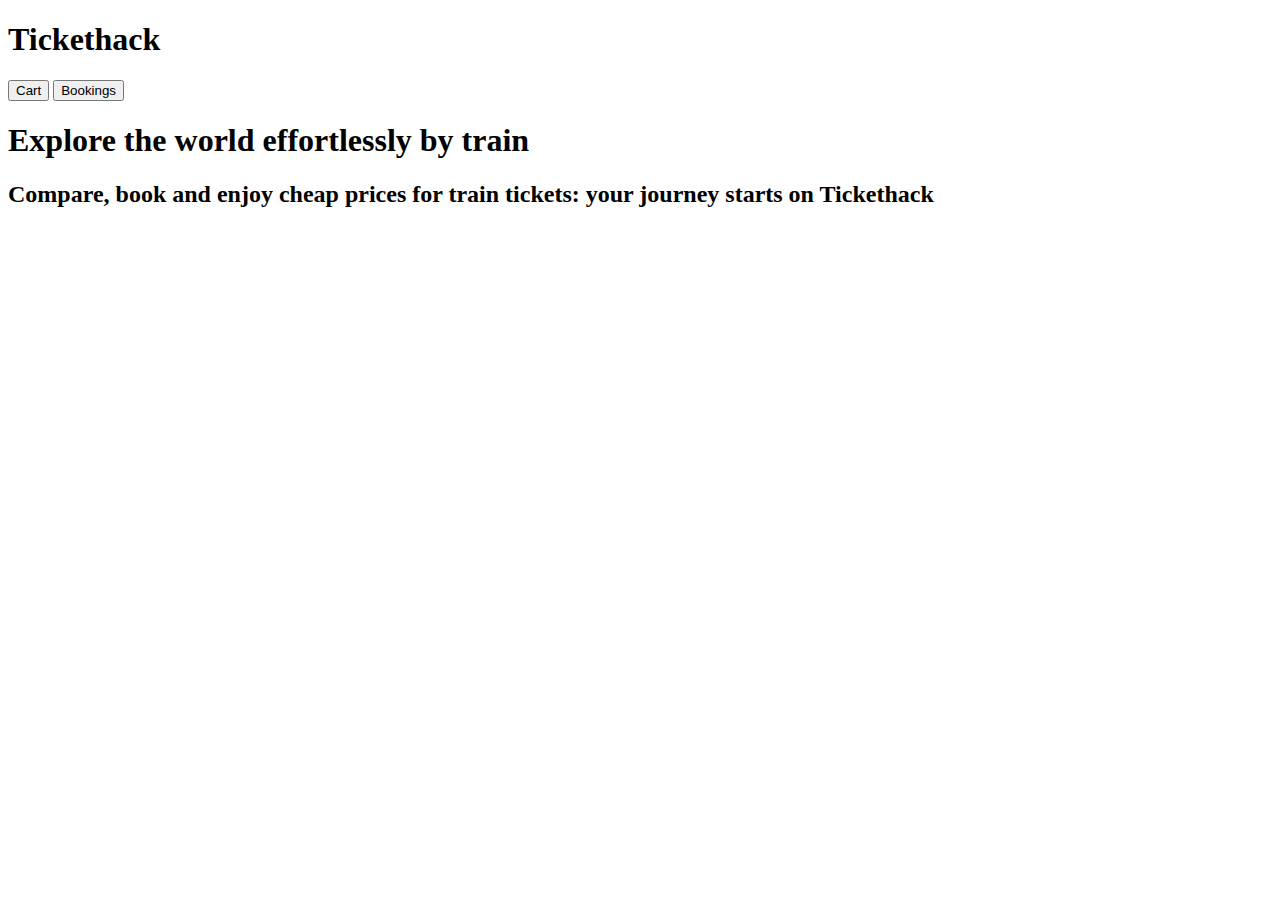
==== index.html @ cdd0c68f "copy paste index html" ====
<!DOCTYPE html>
<html lang="en">
  <head>
    <meta charset="UTF-8" />
    <meta name="viewport" content="width=device-width, initial-scale=1.0" />
    <title>Document</title>
  </head>
  <body>
    <header>
      <div class="header" id="logo">
        <h1 class="logo">Tickethack</h1>
      </div>
      <div>
        <input type="button" value="Cart" />
        <input type="button" value="Bookings" />
      </div>
    </header>
    <div class="main-body">
      <div id="titles">
        <h1>Explore the world effortlessly by train</h1>
        <h2>
          Compare, book and enjoy cheap prices for train tickets: your journey
          starts on Tickethack
        </h2>
      </div>
      <div id="search-travel"></div>
      <div id="booked-travel">
        <img src="" alt="" />
      </div>
    </div>
  </body>
</html>
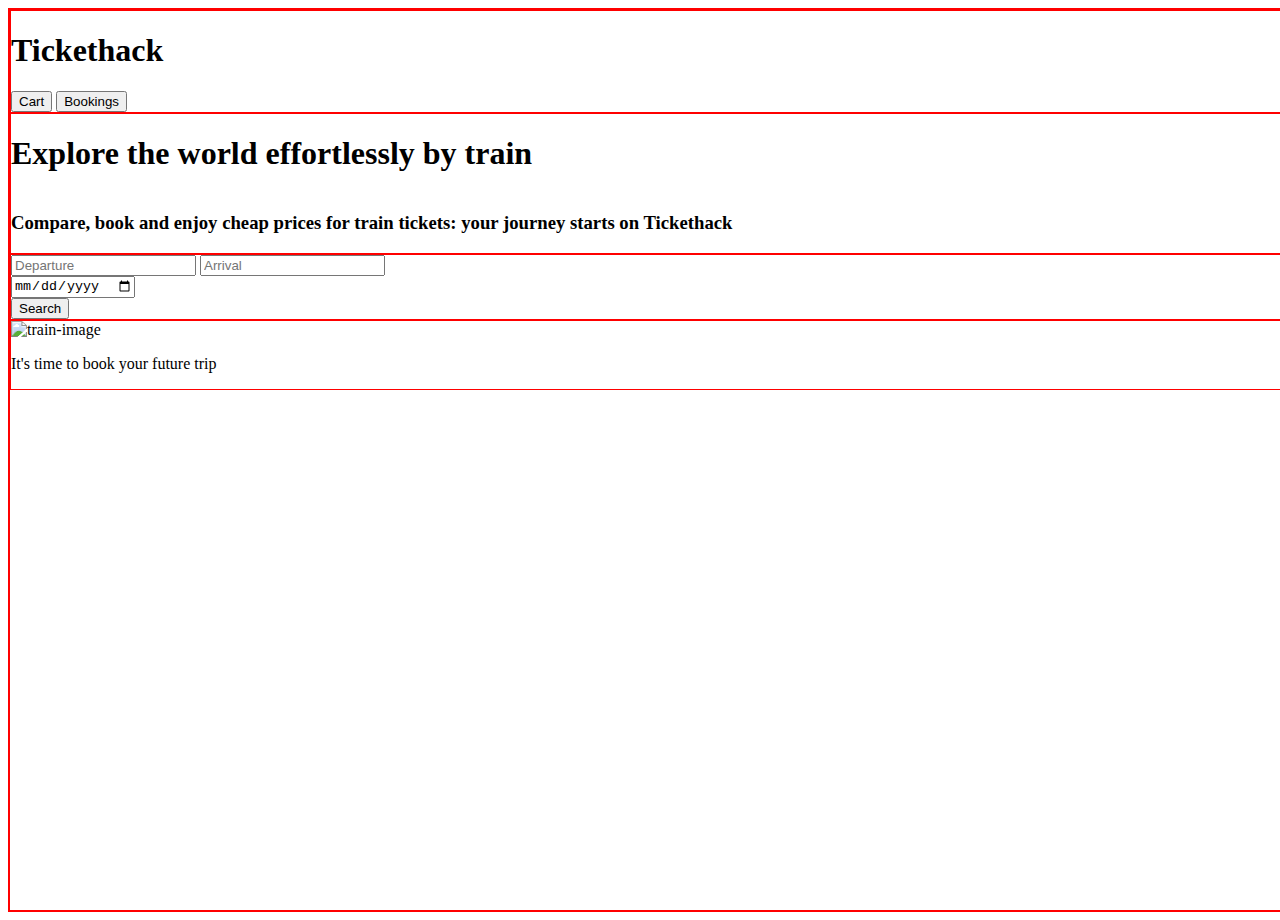
==== commit 28434558: "avancement frontend 1" ====
--- a/index.html
+++ b/index.html
@@ -4,6 +4,7 @@
     <meta charset="UTF-8" />
     <meta name="viewport" content="width=device-width, initial-scale=1.0" />
     <title>Document</title>
+    <link rel="stylesheet" href="style.css">
   </head>
   <body>
     <header>
@@ -15,18 +16,30 @@
         <input type="button" value="Bookings" />
       </div>
     </header>
-    <div class="main-body">
-      <div id="titles">
+    <main class="main-body">
+      <section id="titles">
         <h1>Explore the world effortlessly by train</h1>
-        <h2>
+        <h3>
           Compare, book and enjoy cheap prices for train tickets: your journey
           starts on Tickethack
-        </h2>
-      </div>
-      <div id="search-travel"></div>
-      <div id="booked-travel">
-        <img src="" alt="" />
-      </div>
-    </div>
+        </h3>
+      </section>
+      <section id="search-travel">
+        <div id="search-arrival-departure">
+            <input type="text" name="departure" id="search-departure" placeholder="Departure" required>
+            <input type="text" name="departure" id="search-departure" placeholder="Arrival" required>
+        </div>
+        <div id="search-calendar">
+            <input type="date">
+        </div>
+        <div id="search-button">
+            <input type='button' name="search-button" id="search-button" value="Search">
+        </div>
+      </section>
+      <section id="booked-travel">
+        <img src="train.png" alt="train-image" />
+        <p>It's time to book your future trip</p>
+      </section>
+    </main>
   </body>
 </html>
--- a/style.css
+++ b/style.css
@@ -0,0 +1,52 @@
+body {
+  display: grid;
+  width: 100vw;
+  height: 100vh;
+  grid-template-rows: repeat(12, 1fr);
+  grid-template-columns: repeat(12, 1fr);
+  border: 2px red solid;
+}
+
+main {
+    background-image: ;
+    grid-column-start: 1;
+    grid-column-end: 13 ;
+    grid-row-start: 2;
+    grid-row-end: 13;
+  }
+
+header {
+  border: 1px solid red;
+  width: 100%;
+  grid-row-start: 1;
+  grid-row-end: 2;
+  grid-column-start: 1;
+  grid-column-end: 13;
+}
+
+#titles{
+    display: flex;
+    flex-direction: column;
+    border: 1px solid red;
+    grid-row-start: 2;
+    grid-row-end: 3;
+    grid-column-start: 1;
+    grid-column-end: 13;
+}
+
+#search-travel {
+  border: 1px solid red;
+  grid-row-start: 3;
+  grid-row-end: 13;
+  grid-column-start: 1;
+  grid-column-end: 6;
+}
+
+
+#booked-travel {
+  border: 1px solid red;
+  grid-row-start: 3;
+  grid-row-end: 13;
+  grid-column-start: 6;
+  grid-column-end: 13;
+}
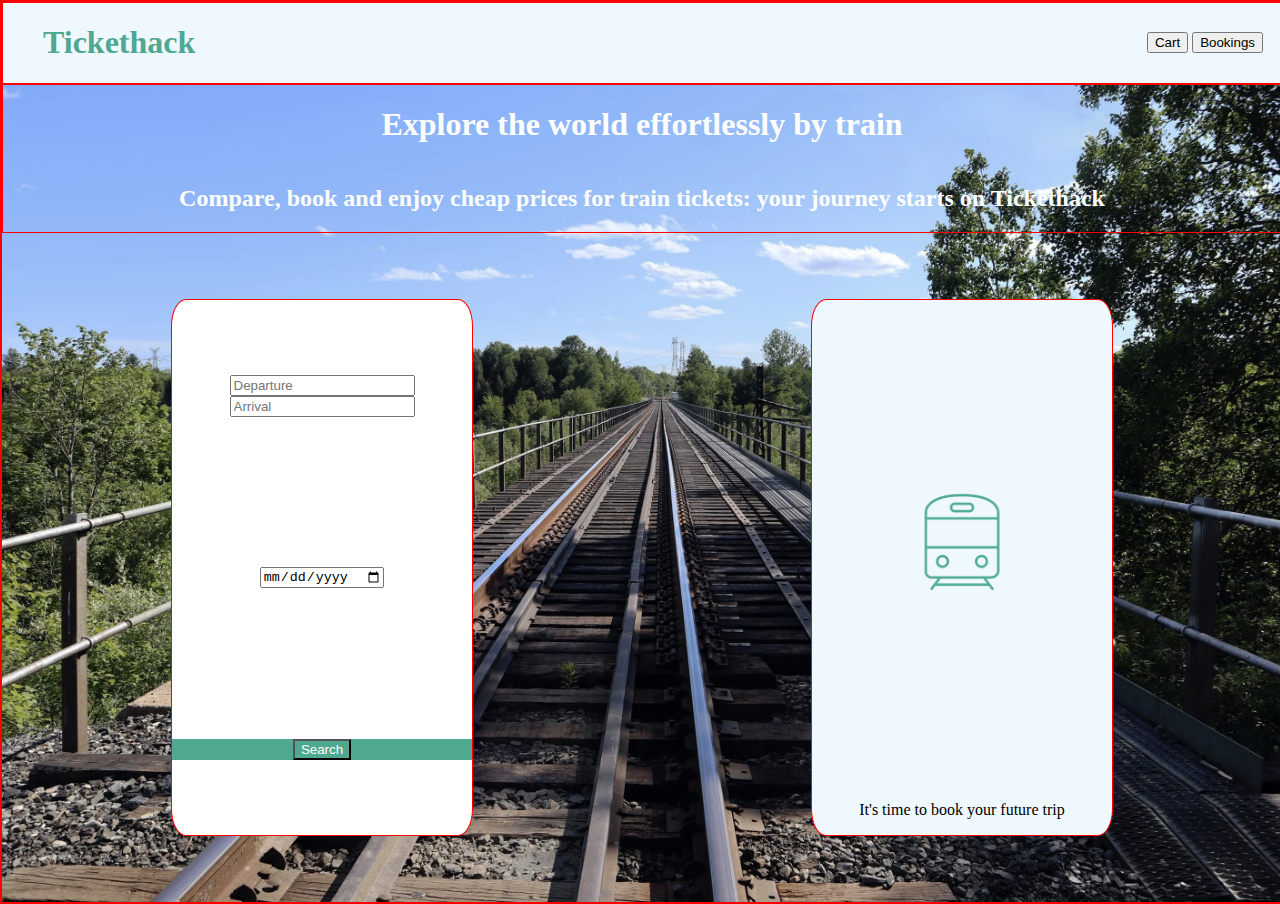
==== commit 90b7937f: "maj" ====
--- a/index.html
+++ b/index.html
@@ -7,37 +7,37 @@
     <link rel="stylesheet" href="style.css">
   </head>
   <body>
+    <main>
     <header>
       <div class="header" id="logo">
-        <h1 class="logo">Tickethack</h1>
+        <h1 id="logo">Tickethack</h1>
       </div>
-      <div>
-        <input type="button" value="Cart" />
-        <input type="button" value="Bookings" />
+      <div id="pages-buttons">
+        <input type="button" value="Cart" class="header-buttons" />
+        <input type="button" value="Bookings" class="header-buttons"/>
       </div>
     </header>
-    <main class="main-body">
       <section id="titles">
-        <h1>Explore the world effortlessly by train</h1>
-        <h3>
+        <h1 class="title">Explore the world effortlessly by train</h1>
+        <h2 class="title">
           Compare, book and enjoy cheap prices for train tickets: your journey
           starts on Tickethack
-        </h3>
+        </h2>
       </section>
-      <section id="search-travel">
-        <div id="search-arrival-departure">
-            <input type="text" name="departure" id="search-departure" placeholder="Departure" required>
-            <input type="text" name="departure" id="search-departure" placeholder="Arrival" required>
+      <section id="left-section">
+        <div class="search-section" id="search-arrival-departure">
+            <input type="text" name="departure" id="search-departure" placeholder="Departure" class="search-input" required>
+            <input type="text" name="departure" id="search-arrival" placeholder="Arrival" class="search-input" required>
         </div>
-        <div id="search-calendar">
-            <input type="date">
+        <div class="search-section" id="search-calendar">
+            <input type="date" id="date">
         </div>
-        <div id="search-button">
+        <div class="search-section" id="search-button">
             <input type='button' name="search-button" id="search-button" value="Search">
         </div>
       </section>
-      <section id="booked-travel">
-        <img src="train.png" alt="train-image" />
+      <section id="right-section">
+        <img src="./images/train.png" alt="train-image"/>
         <p>It's time to book your future trip</p>
       </section>
     </main>
--- a/style.css
+++ b/style.css
@@ -1,52 +1,112 @@
 body {
+    margin: 0
+}
+
+main {
   display: grid;
   width: 100vw;
   height: 100vh;
   grid-template-rows: repeat(12, 1fr);
   grid-template-columns: repeat(12, 1fr);
   border: 2px red solid;
+  background-image: url("./images/background.jpg");
+  background-position: top;
+  background-size: cover;
 }
 
-main {
-    background-image: ;
-    grid-column-start: 1;
-    grid-column-end: 13 ;
-    grid-row-start: 2;
-    grid-row-end: 13;
-  }
+/* HEADER ELEMENTS */
 
 header {
+  background-color: aliceblue;
   border: 1px solid red;
   width: 100%;
   grid-row-start: 1;
   grid-row-end: 2;
   grid-column-start: 1;
   grid-column-end: 13;
+  display: flex;
+  justify-content: space-between;
+  align-items: center;
 }
 
-#titles{
-    display: flex;
-    flex-direction: column;
-    border: 1px solid red;
-    grid-row-start: 2;
-    grid-row-end: 3;
-    grid-column-start: 1;
-    grid-column-end: 13;
+#logo {
+  color: #4fa890;
+  margin-left: 20px;
 }
 
-#search-travel {
+#pages-buttons{
+    margin-right: 20px;
+}
+
+/* MAIN TITLES */
+
+#titles {
+  display: flex;
+  flex-direction: column;
+  border: 1px solid red;
+  color: white;
+  grid-row-start: 2;
+  grid-row-end: 3;
+  grid-column-start: 1;
+  grid-column-end: 13;
+}
+
+.title {
+  text-align: center;
+}
+
+/* LEFT SECTION */
+
+#left-section {
+  display: flex;
+  flex-direction: column;
+  background-color: white;
   border: 1px solid red;
   grid-row-start: 3;
   grid-row-end: 13;
   grid-column-start: 1;
-  grid-column-end: 6;
+  grid-column-end: 7;
+  text-align: center;
+  border-radius: 5%;
+  height: 80%;
+  width: 60%;
+  max-width: 300px;
+  margin: auto;
+  justify-content: space-around;
 }
 
+#search-input{
+    background-color: #f1f4f3;
+    
 
-#booked-travel {
+}
+
+#search-button {
+    background-color: #4fa890;
+    color: white;
+  }
+
+/* RIGHT SECTION */
+
+#right-section {
+  display: flex;
+  flex-direction: column;
   border: 1px solid red;
+  background-color: aliceblue;
   grid-row-start: 3;
   grid-row-end: 13;
-  grid-column-start: 6;
+  grid-column-start: 7;
   grid-column-end: 13;
+  text-align: center;
+  border-radius: 5%;
+  height: 80%;
+  width: 60%;
+  max-width: 300px;
+  margin: auto;
+  justify-content: space-around;
 }
+
+#right-section img {
+    width: 120px;
+    margin: auto;
+}
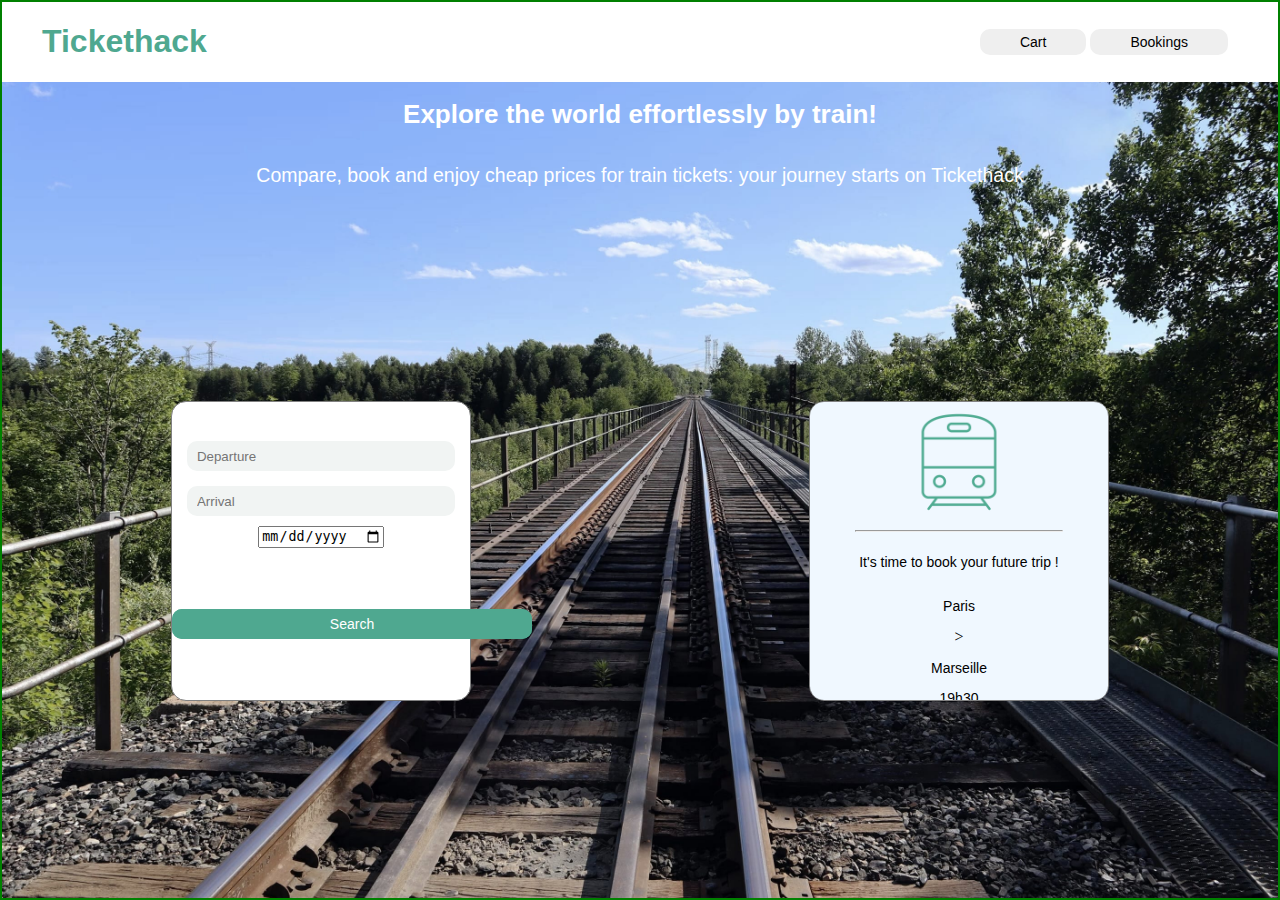
==== commit a369a05f: "maj homepage" ====
--- a/index.html
+++ b/index.html
@@ -4,21 +4,21 @@
     <meta charset="UTF-8" />
     <meta name="viewport" content="width=device-width, initial-scale=1.0" />
     <title>Document</title>
-    <link rel="stylesheet" href="style.css">
+    <link rel="stylesheet" href="style.css" />
   </head>
   <body>
     <main>
-    <header>
-      <div class="header" id="logo">
-        <h1 id="logo">Tickethack</h1>
-      </div>
-      <div id="pages-buttons">
-        <input type="button" value="Cart" class="header-buttons" />
-        <input type="button" value="Bookings" class="header-buttons"/>
-      </div>
-    </header>
+      <header>
+        <div class="header" id="logo">
+          <h1 id="logo">Tickethack</h1>
+        </div>
+        <div id="pages-buttons">
+          <input type="button" value="Cart" class="header-buttons input" />
+          <input type="button" value="Bookings" class="header-buttons input" />
+        </div>
+      </header>
       <section id="titles">
-        <h1 class="title">Explore the world effortlessly by train</h1>
+        <h1 class="title">Explore the world effortlessly by train!</h1>
         <h2 class="title">
           Compare, book and enjoy cheap prices for train tickets: your journey
           starts on Tickethack
@@ -26,20 +26,53 @@
       </section>
       <section id="left-section">
         <div class="search-section" id="search-arrival-departure">
-            <input type="text" name="departure" id="search-departure" placeholder="Departure" class="search-input" required>
-            <input type="text" name="departure" id="search-arrival" placeholder="Arrival" class="search-input" required>
+          <input
+            type="text"
+            name="departure"
+            id="search-departure"
+            placeholder="Departure"
+            class="search-input"
+            required
+          />
+          <input
+            type="text"
+            name="departure"
+            id="search-arrival"
+            placeholder="Arrival"
+            class="search-input"
+            required
+          />
         </div>
         <div class="search-section" id="search-calendar">
-            <input type="date" id="date">
+          <input type="date" id="date" />
         </div>
         <div class="search-section" id="search-button">
-            <input type='button' name="search-button" id="search-button" value="Search">
+          <input
+            type="button"
+            name="search-button"
+            id="search-button"
+            value="Search"
+            class="input"
+          />
         </div>
       </section>
       <section id="right-section">
-        <img src="./images/train.png" alt="train-image"/>
-        <p>It's time to book your future trip</p>
+        <img src="./images/train.png" alt="train-image" />
+        <hr />
+        <p>It's time to book your future trip !</p>
+
+        <div class="travel">
+          <div id="trip">
+            <p id="departure-city">Paris</p>
+            <span>></span>
+            <p id="arrival-city">Marseille</p>
+          </div>
+          <p id="time">19h30</p>
+          <p id="price">59€</p>
+          <input type="button" value="Book" class="input" id="book-button">
+        </div>
       </section>
     </main>
+    <script src="script.js"></script>
   </body>
 </html>
--- a/style.css
+++ b/style.css
@@ -1,24 +1,31 @@
 body {
-    margin: 0
+  background-color: white;
+  margin: 0;
+  border: 2px solid green;
+  background-image: url("./images/background.jpg");
+  background-size: cover;
+  width: 100vw;
+  height: 100vh;
+
+  /* overflow-x: hidden; */
+}
+
+* {
+  box-sizing: border-box;
 }
 
 main {
   display: grid;
-  width: 100vw;
-  height: 100vh;
+  width: 100%;
+  height: 100%;
   grid-template-rows: repeat(12, 1fr);
   grid-template-columns: repeat(12, 1fr);
-  border: 2px red solid;
-  background-image: url("./images/background.jpg");
-  background-position: top;
-  background-size: cover;
 }
 
 /* HEADER ELEMENTS */
 
 header {
-  background-color: aliceblue;
-  border: 1px solid red;
+  background-color: white;
   width: 100%;
   grid-row-start: 1;
   grid-row-end: 2;
@@ -32,27 +39,42 @@
 #logo {
   color: #4fa890;
   margin-left: 20px;
+  font-family: Verdana, Geneva, Tahoma, sans-serif;
 }
 
-#pages-buttons{
-    margin-right: 20px;
+#pages-buttons {
+  margin-right: 50px;
 }
+
+.header-buttons{
+  border-radius: 10px;
+  border: none;
+  padding: 5px 40px;
+  background-color: none;
+}
+
+
 
 /* MAIN TITLES */
 
 #titles {
   display: flex;
   flex-direction: column;
-  border: 1px solid red;
   color: white;
   grid-row-start: 2;
   grid-row-end: 3;
   grid-column-start: 1;
   grid-column-end: 13;
+  font-family: Verdana, Geneva, Tahoma, sans-serif;
+  font-size: small;
 }
 
 .title {
   text-align: center;
+}
+
+h2 {
+  font-weight: 100;
 }
 
 /* LEFT SECTION */
@@ -61,37 +83,59 @@
   display: flex;
   flex-direction: column;
   background-color: white;
-  border: 1px solid red;
   grid-row-start: 3;
   grid-row-end: 13;
   grid-column-start: 1;
   grid-column-end: 7;
   text-align: center;
   border-radius: 5%;
-  height: 80%;
-  width: 60%;
+  height: 300px;
+  max-height: 300px;
+  width: 300px;
   max-width: 300px;
   margin: auto;
   justify-content: space-around;
+  border: grey 0.3px solid;
 }
 
-#search-input{
-    background-color: #f1f4f3;
-    
+.search-section {
+  margin-top: 10px;
+}
 
+.search-input {
+  background-color: #f1f4f3;
+  width: 90%;
+  height: 30px;
+  /* outline: none; */
+  border: none;
+  padding-left: 10px;
+  border-radius: 10px;
+}
+.search-input:focus {
+  border: 2px solid rgb(115, 0, 255);
+  outline: none;
+}
+
+#search-departure {
+  margin-top: 10%;
+  margin-bottom: 5%;
 }
 
 #search-button {
-    background-color: #4fa890;
-    color: white;
-  }
+  background-color: #4fa890;
+  color: white;
+  width: 40vh;
+  border: none;
+  margin: auto;
+  border-radius: 10px;
+  height: 30px;
+}
 
 /* RIGHT SECTION */
 
 #right-section {
   display: flex;
   flex-direction: column;
-  border: 1px solid red;
   background-color: aliceblue;
   grid-row-start: 3;
   grid-row-end: 13;
@@ -99,14 +143,32 @@
   grid-column-end: 13;
   text-align: center;
   border-radius: 5%;
-  height: 80%;
-  width: 60%;
+  height: 300px;
+  max-height: 300px;
+  width: 300px;
   max-width: 300px;
+  /* max-width: 300px; */
   margin: auto;
   justify-content: space-around;
+  border: grey 0.3px solid;
+  overflow-y: scroll;
 }
 
 #right-section img {
-    width: 120px;
-    margin: auto;
+  width: 120px;
+  margin: auto;
 }
+
+hr {
+  width: 70%;
+}
+
+#right-section p {
+  font-family: Verdana, Geneva, Tahoma, sans-serif;
+  font-size: 14px;
+}
+
+.input {
+  font-family: Verdana, Geneva, Tahoma, sans-serif;
+  font-size: 14px;
+}
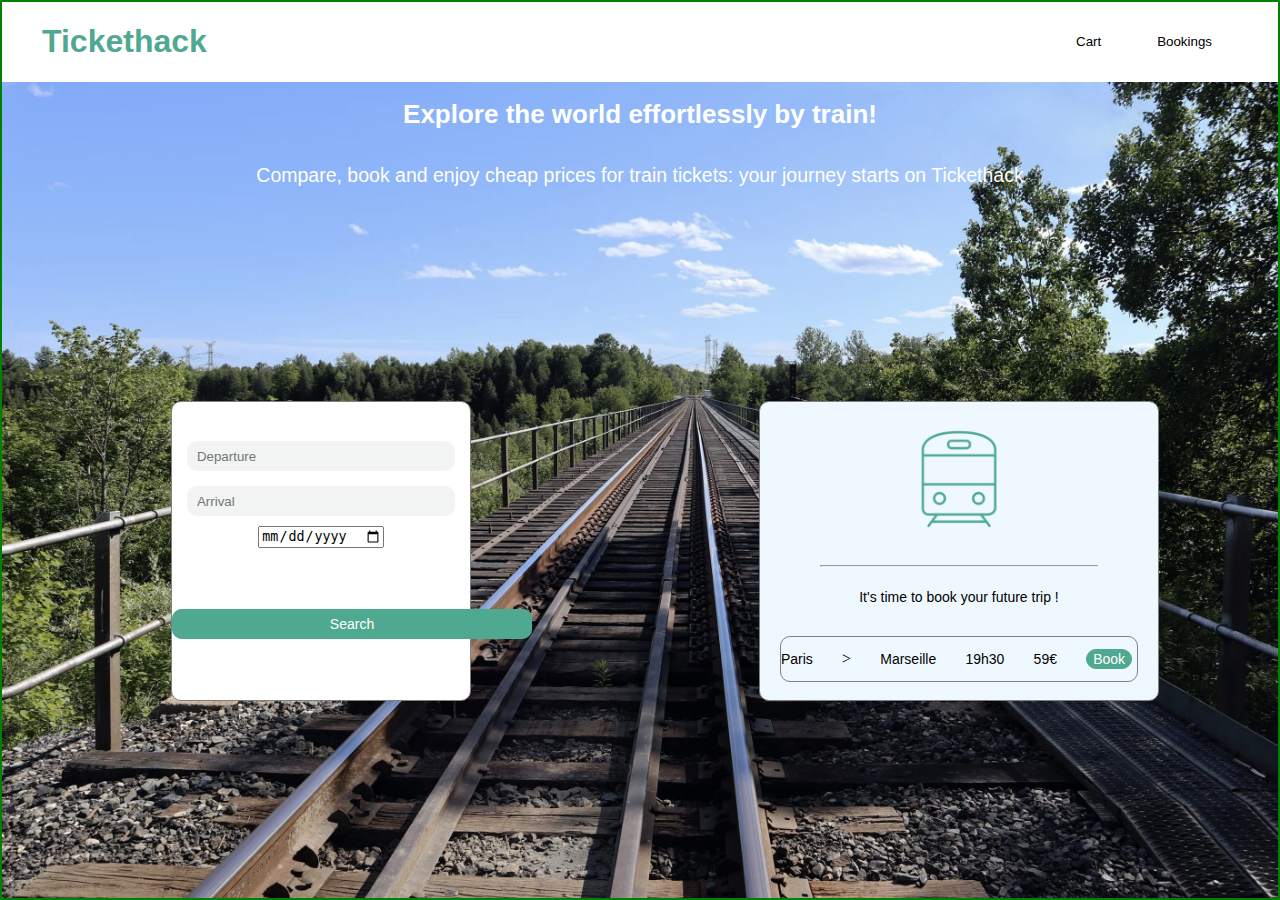
==== commit 4adf9605: "maj homepage" ====
--- a/index.html
+++ b/index.html
@@ -62,13 +62,11 @@
         <p>It's time to book your future trip !</p>
 
         <div class="travel">
-          <div id="trip">
             <p id="departure-city">Paris</p>
             <span>></span>
             <p id="arrival-city">Marseille</p>
-          </div>
-          <p id="time">19h30</p>
-          <p id="price">59€</p>
+            <p id="time">19h30</p>
+            <p id="price">59€</p>
           <input type="button" value="Book" class="input" id="book-button">
         </div>
       </section>
--- a/style.css
+++ b/style.css
@@ -43,17 +43,18 @@
 }
 
 #pages-buttons {
-  margin-right: 50px;
+  margin-right: 20px;
+  font-family: Verdana, Geneva, Tahoma, sans-serif;
+  font-size: 14px;
+  border: none;
 }
 
-.header-buttons{
+.header-buttons {
   border-radius: 10px;
   border: none;
-  padding: 5px 40px;
-  background-color: none;
+  margin-right: 40px;
+  background-color: transparent;
 }
-
-
 
 /* MAIN TITLES */
 
@@ -77,7 +78,7 @@
   font-weight: 100;
 }
 
-/* LEFT SECTION */
+/* --------------------------------------------------LEFT SECTION */
 
 #left-section {
   display: flex;
@@ -88,7 +89,7 @@
   grid-column-start: 1;
   grid-column-end: 7;
   text-align: center;
-  border-radius: 5%;
+  border-radius: 10px;
   height: 300px;
   max-height: 300px;
   width: 300px;
@@ -129,9 +130,11 @@
   margin: auto;
   border-radius: 10px;
   height: 30px;
+  font-family: Verdana, Geneva, Tahoma, sans-serif;
+  font-size: 14px;
 }
 
-/* RIGHT SECTION */
+/* -------------------------------------------------- RIGHT SECTION */
 
 #right-section {
   display: flex;
@@ -142,16 +145,30 @@
   grid-column-start: 7;
   grid-column-end: 13;
   text-align: center;
-  border-radius: 5%;
+  border-radius: 10px;
   height: 300px;
   max-height: 300px;
-  width: 300px;
-  max-width: 300px;
-  /* max-width: 300px; */
+  width: 400px;
+  max-width: 450px;
   margin: auto;
   justify-content: space-around;
   border: grey 0.3px solid;
   overflow-y: scroll;
+}
+
+.travel {
+  display: flex;
+  justify-content: space-between;
+  border: 1px solid grey;
+  border-radius: 10px;
+  margin: auto;
+  /* padding: 5px 50px; */
+  width: 90%;
+  align-items: center;
+}
+
+#div-trip {
+  display: flex;
 }
 
 #right-section img {
@@ -168,7 +185,14 @@
   font-size: 14px;
 }
 
-.input {
+#book-button{
   font-family: Verdana, Geneva, Tahoma, sans-serif;
   font-size: 14px;
+  border-radius: 15px;
+  margin-right: 5px;
+  margin-top: 3px;
+  margin-bottom: 3px;
+  border : 1px solid #4fa890;
+  color: white;
+  background-color: #4fa890;
 }
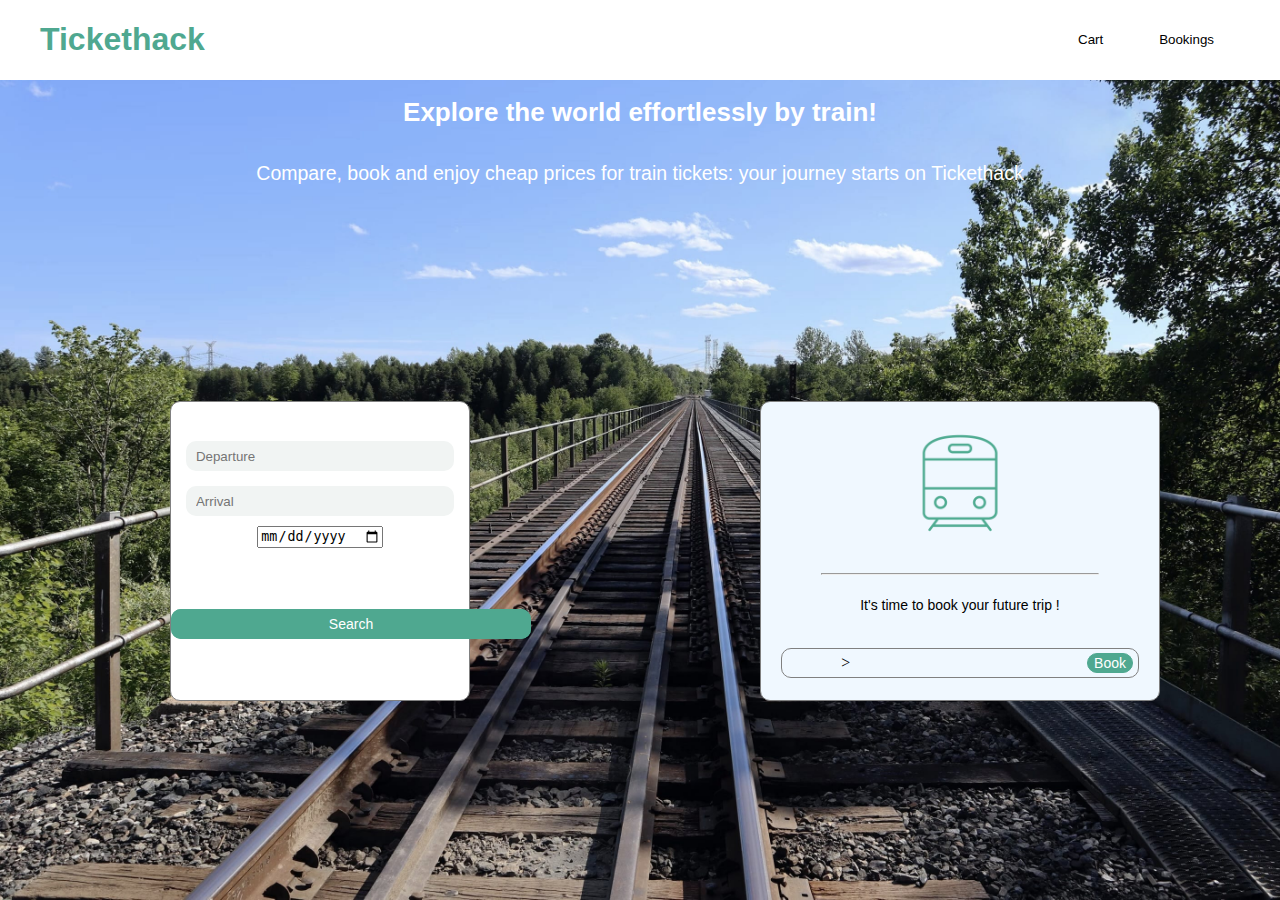
==== commit 7c121709: "CSSCart" ====
--- a/index.html
+++ b/index.html
@@ -62,11 +62,11 @@
         <p>It's time to book your future trip !</p>
 
         <div class="travel">
-            <p id="departure-city">Paris</p>
+            <p id="departure-city"></p>
             <span>></span>
-            <p id="arrival-city">Marseille</p>
-            <p id="time">19h30</p>
-            <p id="price">59€</p>
+            <p id="arrival-city"></p>
+            <p id="time"></p>
+            <p id="price"></p>
           <input type="button" value="Book" class="input" id="book-button">
         </div>
       </section>
--- a/style.css
+++ b/style.css
@@ -1,7 +1,6 @@
 body {
   background-color: white;
   margin: 0;
-  border: 2px solid green;
   background-image: url("./images/background.jpg");
   background-size: cover;
   width: 100vw;
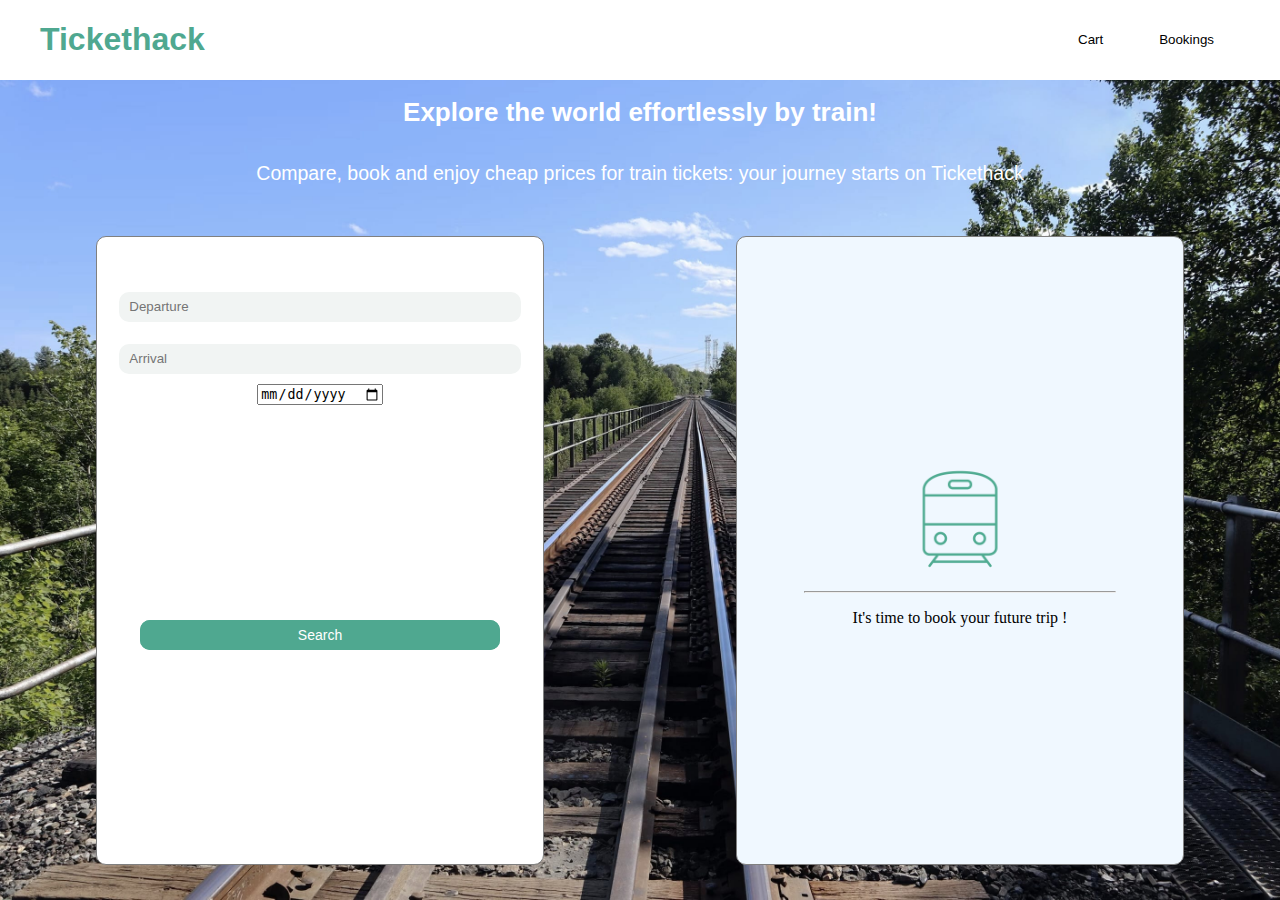
==== commit 5913aac8: "maj" ====
--- a/index.html
+++ b/index.html
@@ -13,61 +13,34 @@
           <h1 id="logo">Tickethack</h1>
         </div>
         <div id="pages-buttons">
-          <input type="button" value="Cart" class="header-buttons input" />
-          <input type="button" value="Bookings" class="header-buttons input" />
+          <input type="button" value="Cart" class="header-buttons" href="/cart.html" />
+          <input type="button" value="Bookings" class="header-buttons" />
         </div>
       </header>
+      <!-- TITLES SECTION -->
       <section id="titles">
         <h1 class="title">Explore the world effortlessly by train!</h1>
-        <h2 class="title">
-          Compare, book and enjoy cheap prices for train tickets: your journey
-          starts on Tickethack
-        </h2>
+        <h2 class="title">Compare, book and enjoy cheap prices for train tickets: your journey starts on Tickethack</h2>
       </section>
+      <!-- LEFT SECTION - TRIP RESEARCH -->
       <section id="left-section">
         <div class="search-section" id="search-arrival-departure">
-          <input
-            type="text"
-            name="departure"
-            id="search-departure"
-            placeholder="Departure"
-            class="search-input"
-            required
-          />
-          <input
-            type="text"
-            name="departure"
-            id="search-arrival"
-            placeholder="Arrival"
-            class="search-input"
-            required
-          />
+          <input type="text" name="departure" id="search-departure" placeholder="Departure" class="search-input" required />
+          <input type="text" name="departure" id="search-arrival" placeholder="Arrival" class="search-input" required />
         </div>
         <div class="search-section" id="search-calendar">
           <input type="date" id="date" />
         </div>
         <div class="search-section" id="search-button">
-          <input
-            type="button"
-            name="search-button"
-            id="search-button"
-            value="Search"
-            class="input"
-          />
+          <input type="button" name="search-button" id="search-button" value="Search" />
         </div>
       </section>
+      <!-- RIGHT SECTION - TRIP DISPLAYING -->
       <section id="right-section">
-        <img src="./images/train.png" alt="train-image" />
-        <hr />
-        <p>It's time to book your future trip !</p>
-
-        <div class="travel">
-            <p id="departure-city"></p>
-            <span>></span>
-            <p id="arrival-city"></p>
-            <p id="time"></p>
-            <p id="price"></p>
-          <input type="button" value="Book" class="input" id="book-button">
+        <div id="default-display">
+          <img src="./images/train.png" alt="train-image" />
+          <hr />
+          <p>It's time to book your future trip !</p>
         </div>
       </section>
     </main>
--- a/style.css
+++ b/style.css
@@ -89,10 +89,10 @@
   grid-column-end: 7;
   text-align: center;
   border-radius: 10px;
-  height: 300px;
-  max-height: 300px;
-  width: 300px;
-  max-width: 300px;
+  height: 90%;
+  max-height: 100%;
+  width: 70%;
+  max-width: 95%;
   margin: auto;
   justify-content: space-around;
   border: grey 0.3px solid;
@@ -145,25 +145,27 @@
   grid-column-end: 13;
   text-align: center;
   border-radius: 10px;
-  height: 300px;
-  max-height: 300px;
-  width: 400px;
-  max-width: 450px;
+  height: 90%;
+  max-height: 90%;
+  width: 70%;
+  max-width: 95%;
   margin: auto;
-  justify-content: space-around;
+  justify-content: space-evenly;
   border: grey 0.3px solid;
   overflow-y: scroll;
 }
 
 .travel {
   display: flex;
-  justify-content: space-between;
+  justify-content: space-around;
   border: 1px solid grey;
   border-radius: 10px;
   margin: auto;
-  /* padding: 5px 50px; */
+  margin-top: 5%;
   width: 90%;
   align-items: center;
+  font-family: Verdana, Geneva, Tahoma, sans-serif;
+  font-size: 14px;
 }
 
 #div-trip {
@@ -179,19 +181,15 @@
   width: 70%;
 }
 
-#right-section p {
+.book-button {
   font-family: Verdana, Geneva, Tahoma, sans-serif;
   font-size: 14px;
-}
-
-#book-button{
-  font-family: Verdana, Geneva, Tahoma, sans-serif;
-  font-size: 14px;
-  border-radius: 15px;
+  padding: 4px 15px;
+  border-radius: 5px;
   margin-right: 5px;
   margin-top: 3px;
   margin-bottom: 3px;
-  border : 1px solid #4fa890;
+  border: 1px solid #4fa890;
   color: white;
   background-color: #4fa890;
 }
